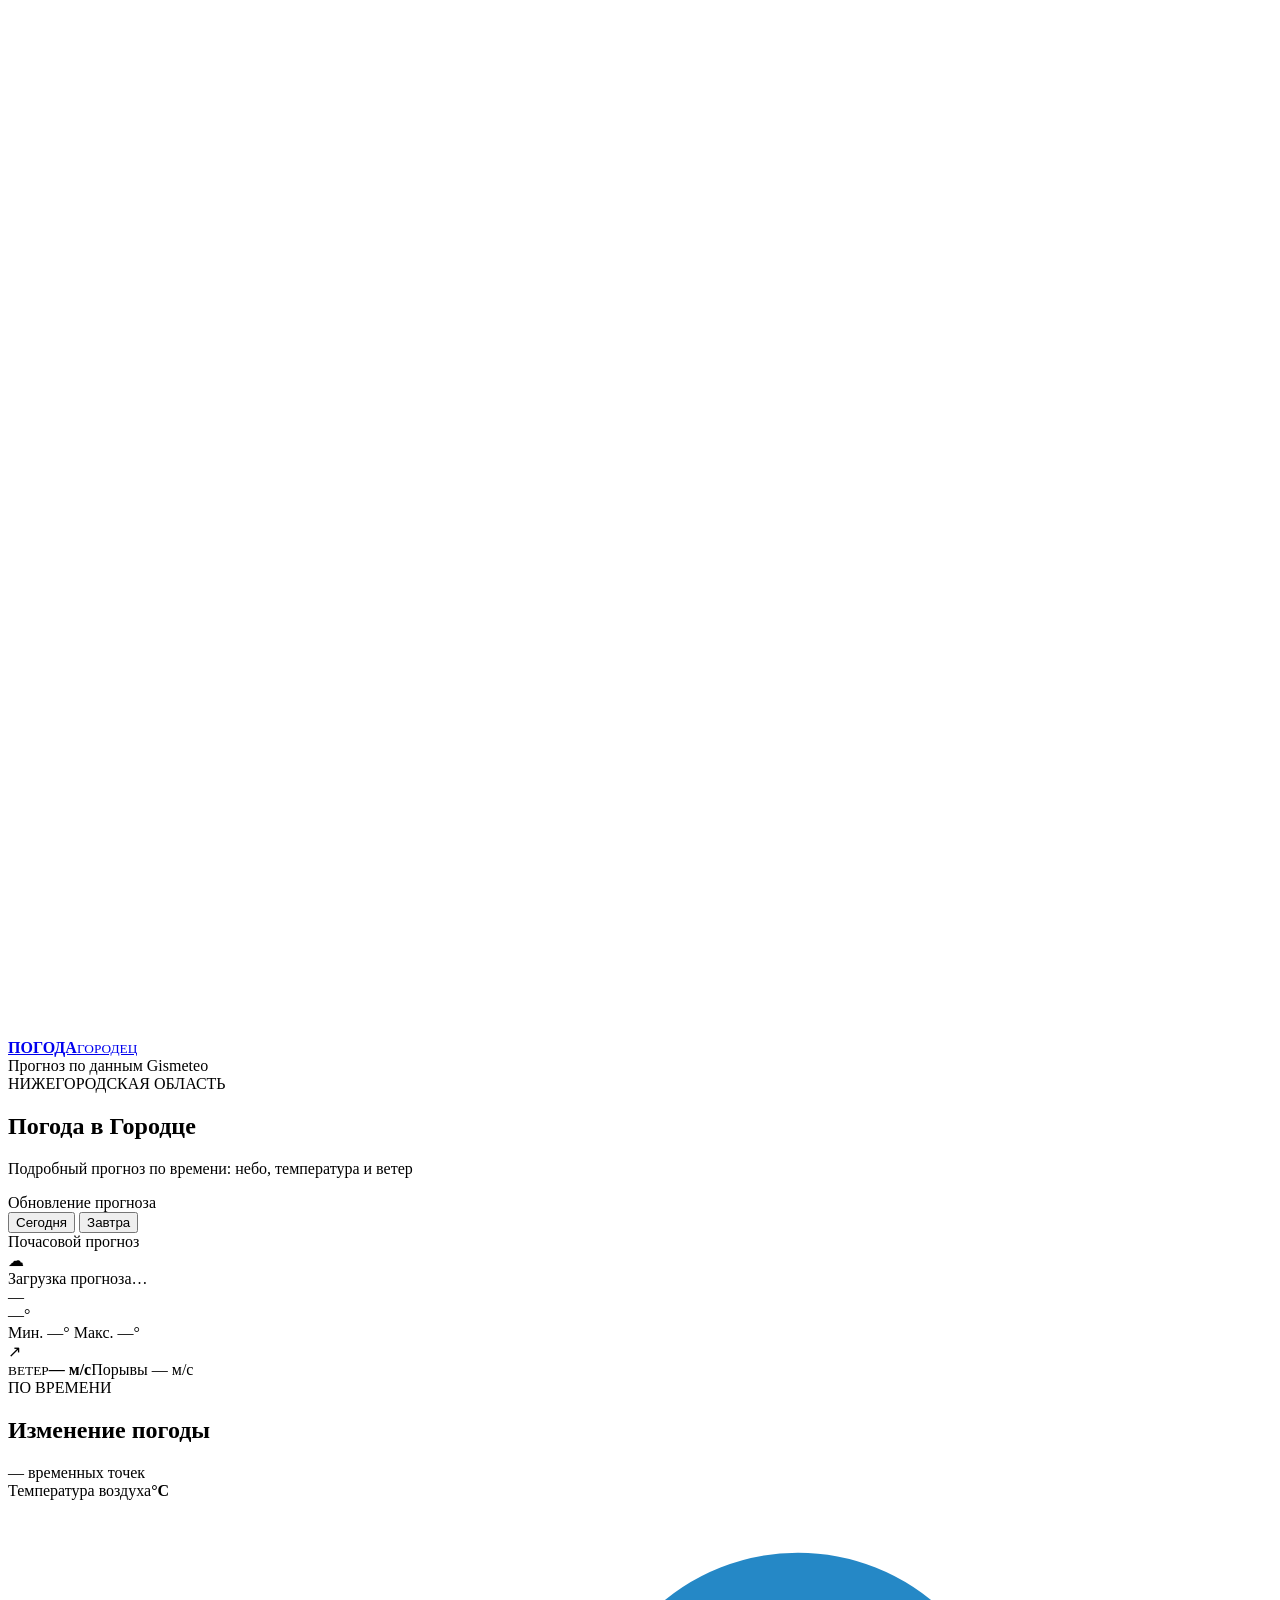
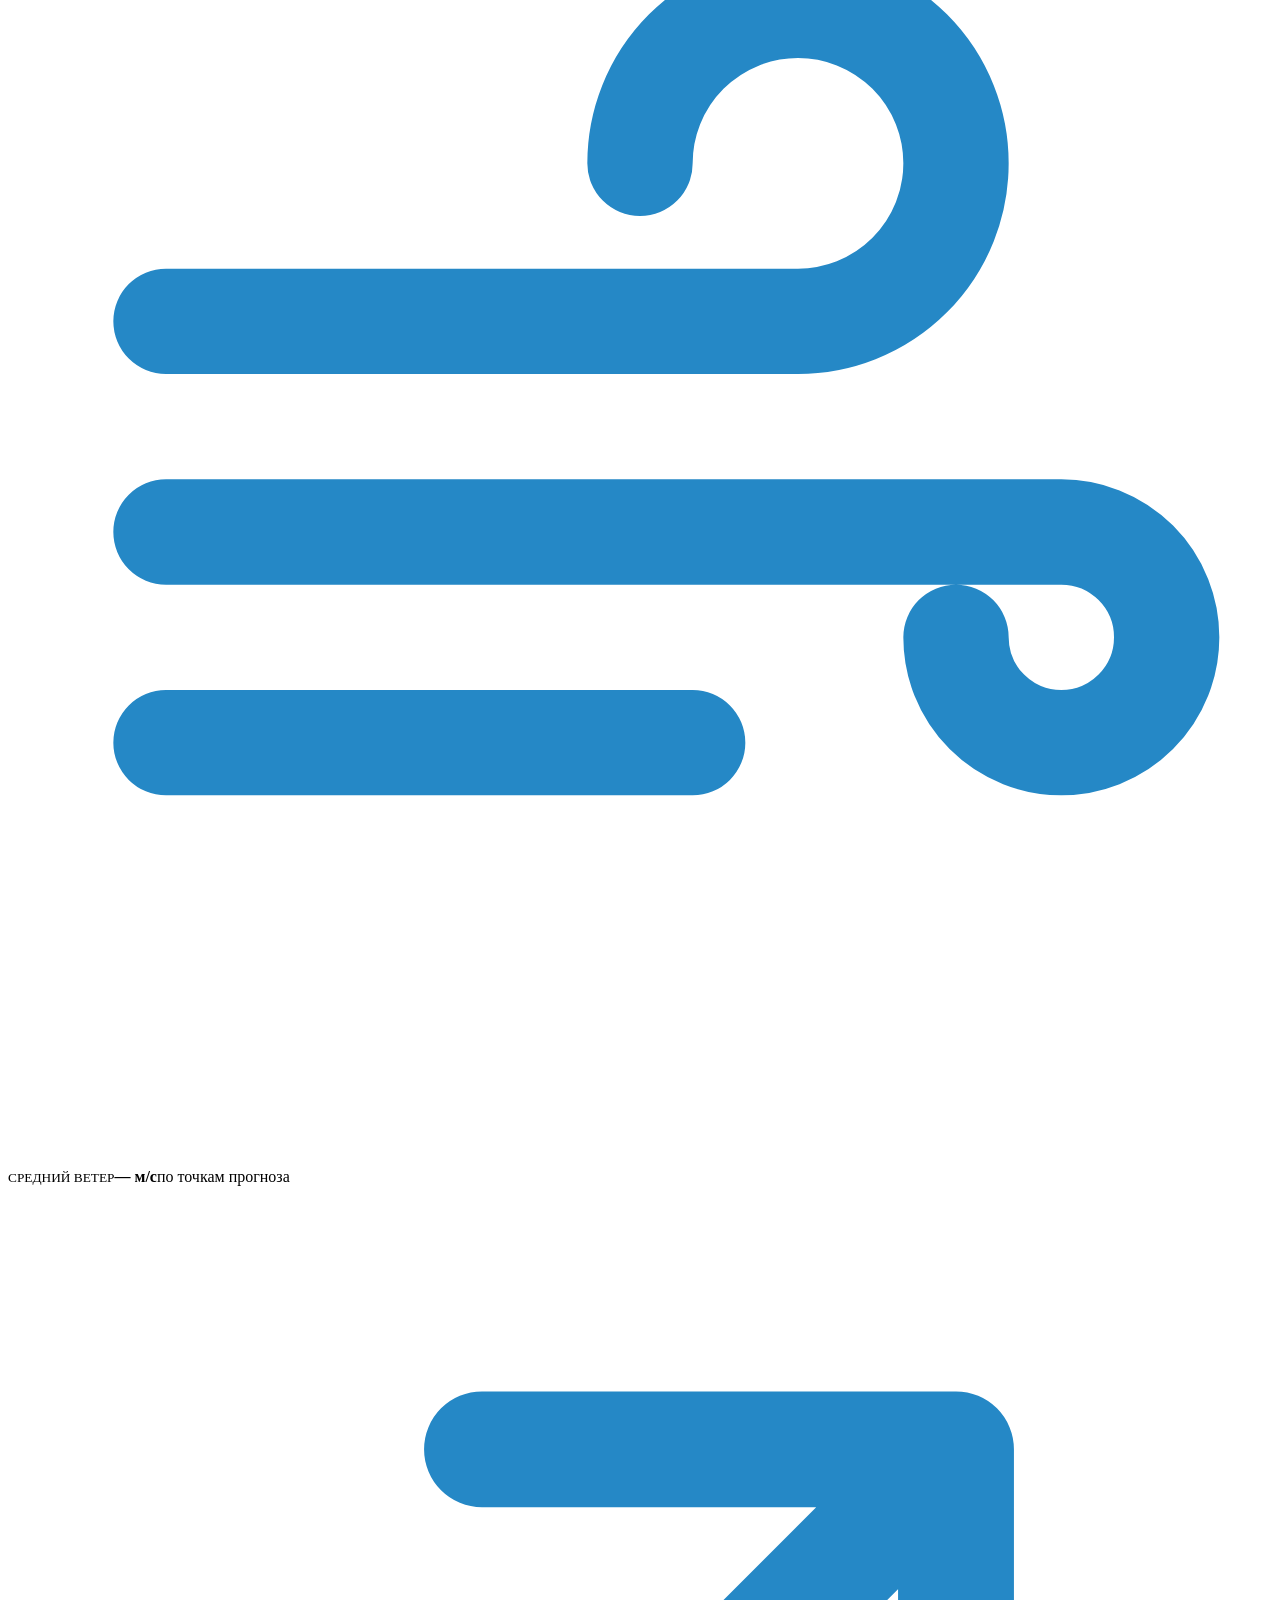
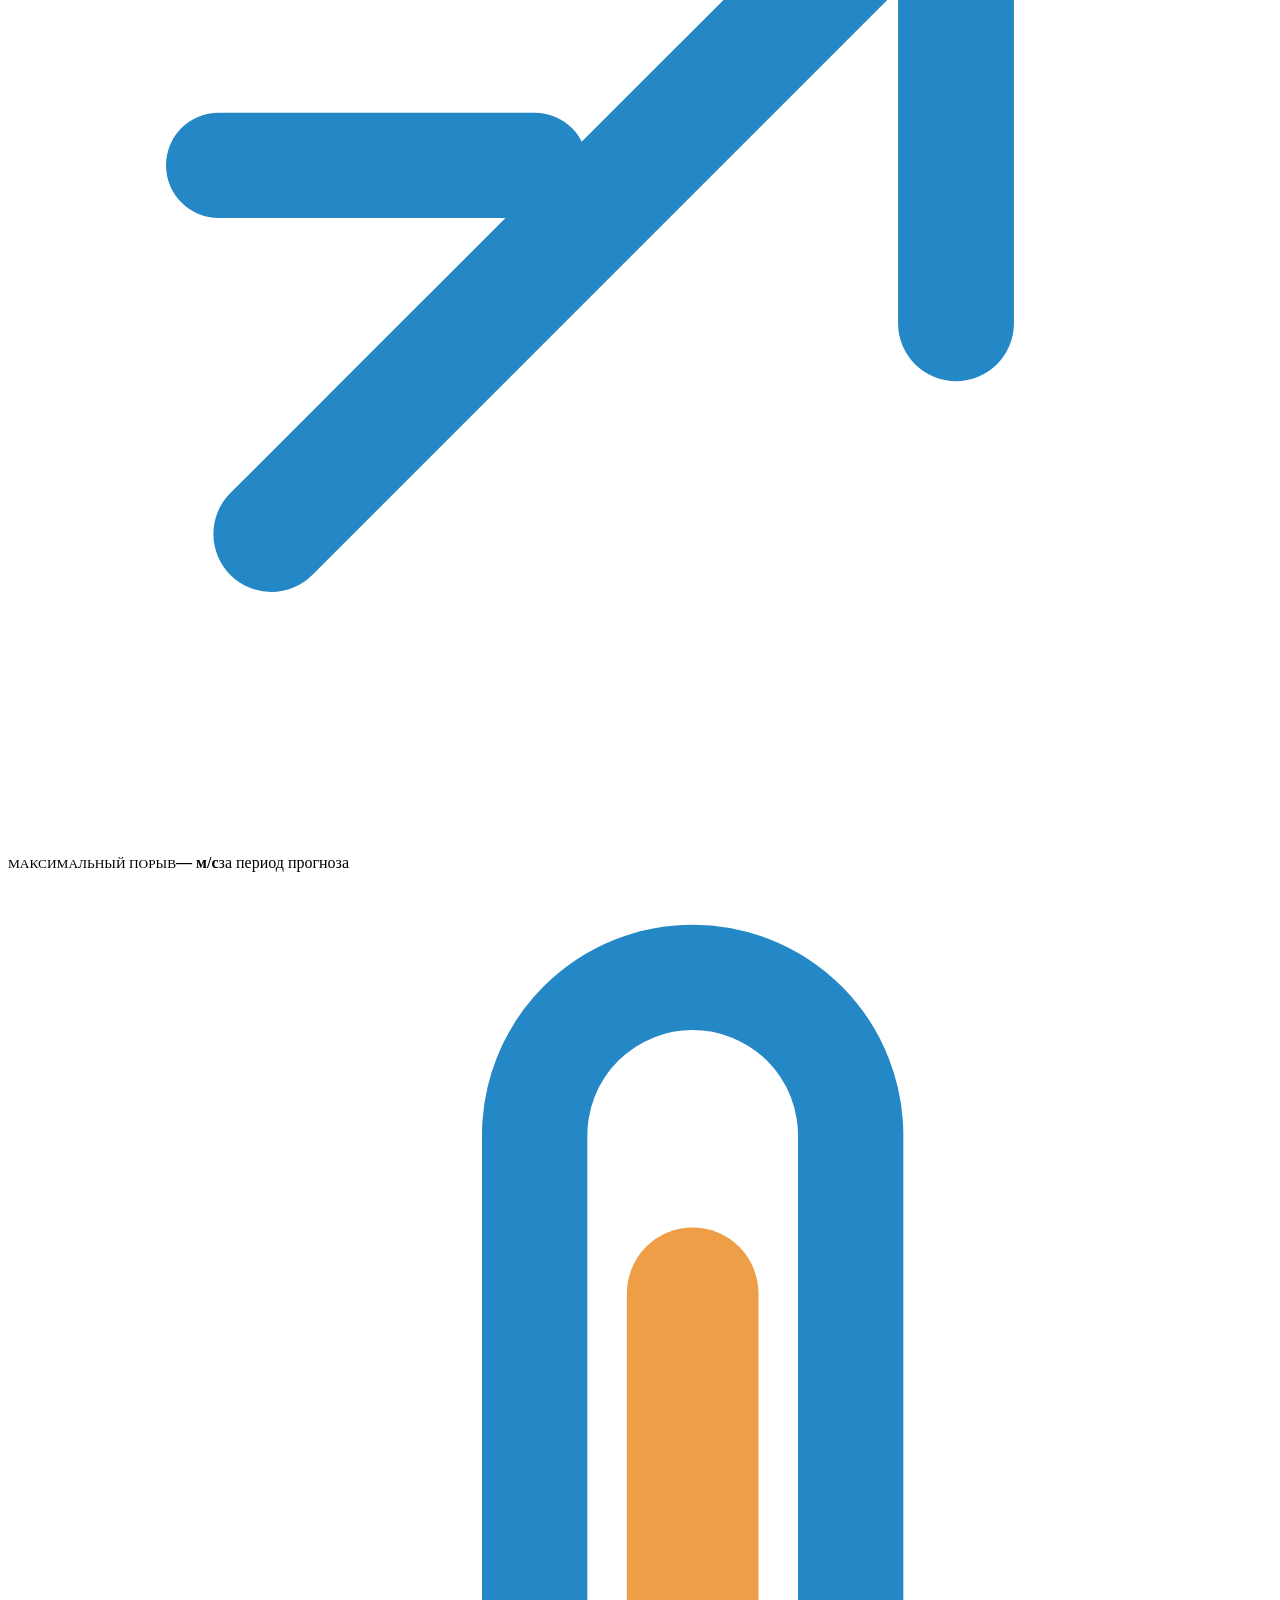
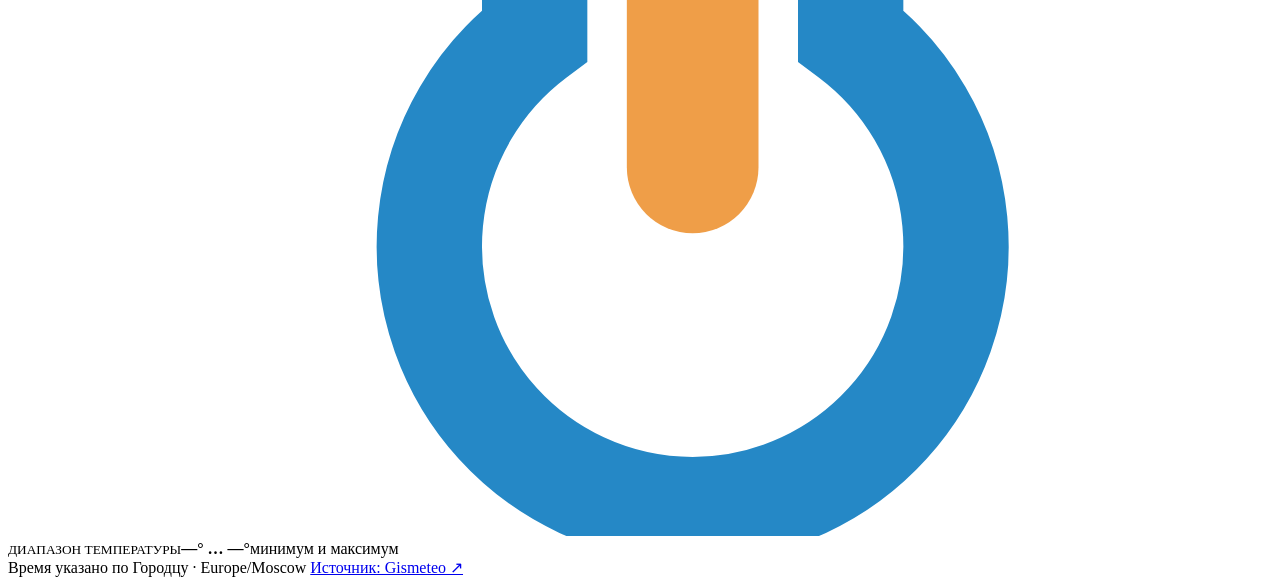
==== web/index.html @ 22bd1319 "Add HTML weather dashboard" ====
<!doctype html>
<html lang="ru">
<head>
  <meta charset="utf-8">
  <meta name="viewport" content="width=device-width, initial-scale=1">
  <meta name="theme-color" content="#1477c9">
  <title>Погода в Городце — почасовой прогноз</title>
  <link rel="stylesheet" href="styles.css">
  <script src="app.js" defer></script>
</head>
<body>
  <main class="page-shell">
    <header class="topbar">
      <a class="brand" href="#top" aria-label="Погода в Городце">
        <span class="brand-mark" aria-hidden="true"><svg viewBox="0 0 64 52"><path d="M15 42h35a11 11 0 0 0 1-22 17 17 0 0 0-32-3 13 13 0 0 0-4 25Z" fill="#fff"/></svg></span>
        <span class="brand-copy"><strong>ПОГОДА</strong><small>ГОРОДЕЦ</small></span>
      </a>
      <div class="topbar-meta">
        <span class="live-dot"></span>
        <span>Прогноз по данным Gismeteo</span>
      </div>
    </header>

    <section class="intro" id="top">
      <div>
        <div class="eyebrow">НИЖЕГОРОДСКАЯ ОБЛАСТЬ</div>
        <h1>Погода в Городце</h1>
        <p class="intro-note">Подробный прогноз по времени: небо, температура и ветер</p>
      </div>
      <div class="updated" id="updatedAt">Обновление прогноза</div>
    </section>

    <section class="forecast-card" aria-label="Погодный прогноз">
      <div class="card-head">
        <div class="period-tabs" role="tablist" aria-label="Выбор дня">
          <button class="period-tab active" id="tab-today" role="tab" aria-selected="true" aria-controls="forecastPanel" data-period="today">Сегодня</button>
          <button class="period-tab" id="tab-tomorrow" role="tab" aria-selected="false" aria-controls="forecastPanel" data-period="tomorrow">Завтра</button>
        </div>
        <div class="card-source"><span class="source-dot"></span> Почасовой прогноз</div>
      </div>

      <div id="forecastPanel" role="tabpanel" aria-labelledby="tab-today">
        <div class="summary-row">
          <div class="summary-weather">
            <div class="summary-icon" id="summaryIcon" aria-hidden="true">☁</div>
            <div>
              <div class="summary-condition" id="summaryCondition">Загрузка прогноза…</div>
              <div class="summary-period" id="summaryDate">—</div>
            </div>
          </div>
          <div class="summary-temperature">
            <span class="summary-temp" id="summaryTemp">—°</span>
            <div class="summary-range" id="summaryRange">Мин. —° <i></i> Макс. —°</div>
          </div>
          <div class="summary-wind">
            <span class="wind-glyph" aria-hidden="true">↗</span>
            <div><small>ВЕТЕР</small><strong id="summaryWind">— м/с</strong><span id="summaryGust">Порывы — м/с</span></div>
          </div>
        </div>

        <div class="section-heading">
          <div><span class="section-kicker">ПО ВРЕМЕНИ</span><h2>Изменение погоды</h2></div>
          <span class="point-count" id="pointCount">— временных точек</span>
        </div>

        <div class="hourly-wrap">
          <div class="hourly-grid" id="hourlyGrid"></div>
        </div>

        <div class="chart-block">
          <div class="chart-title"><span>Температура воздуха</span><strong>°C</strong></div>
          <div class="chart-area" id="temperatureChart" aria-label="График температуры"></div>
        </div>

        <div class="details-grid">
          <article class="detail-card">
            <span class="detail-icon"><svg viewBox="0 0 24 24"><path d="M3 8h12a3 3 0 1 0-3-3M3 12h17a2 2 0 1 1-2 2M3 16h10" fill="none" stroke="#2588c6" stroke-width="2" stroke-linecap="round"/></svg></span>
            <div><small>СРЕДНИЙ ВЕТЕР</small><strong id="averageWind">— м/с</strong><span>по точкам прогноза</span></div>
          </article>
          <article class="detail-card">
            <span class="detail-icon gust-icon"><svg viewBox="0 0 24 24"><path d="M5 18 18 5M9 5h9v9" fill="none" stroke="#2588c6" stroke-width="2.2" stroke-linecap="round" stroke-linejoin="round"/><path d="M4 11h6" fill="none" stroke="#2588c6" stroke-width="2" stroke-linecap="round"/></svg></span>
            <div><small>МАКСИМАЛЬНЫЙ ПОРЫВ</small><strong id="maxGust">— м/с</strong><span>за период прогноза</span></div>
          </article>
          <article class="detail-card">
            <span class="detail-icon"><svg viewBox="0 0 24 24"><path d="M10 14.5V5a3 3 0 0 1 6 0v9.5a5 5 0 1 1-6 0Z" fill="none" stroke="#2588c6" stroke-width="2"/><path d="M13 8v9" stroke="#ef9e48" stroke-width="2.5" stroke-linecap="round"/></svg></span>
            <div><small>ДИАПАЗОН ТЕМПЕРАТУРЫ</small><strong id="temperatureRange">—° … —°</strong><span>минимум и максимум</span></div>
          </article>
        </div>
      </div>

      <div class="empty-state" id="emptyState" hidden>
        <div class="empty-icon">☁</div>
        <h2>Пока нет данных прогноза</h2>
        <p>Сначала запустите парсер Python. Он загрузит прогноз на сегодня и завтра и сохранит его в <code>data/weather.json</code>.</p>
      </div>
    </section>

    <footer class="footer">
      <span>Время указано по Городцу · Europe/Moscow</span>
      <a href="https://www.gismeteo.ru/weather-gorodets-4334/" target="_blank" rel="noopener">Источник: Gismeteo ↗</a>
    </footer>
    <div class="demo-ribbon" id="demoRibbon" hidden>ДЕМО-ПРЕДПРОСМОТР · ДАННЫЕ ПРИМЕРНЫЕ</div>
  </main>
</body>
</html>
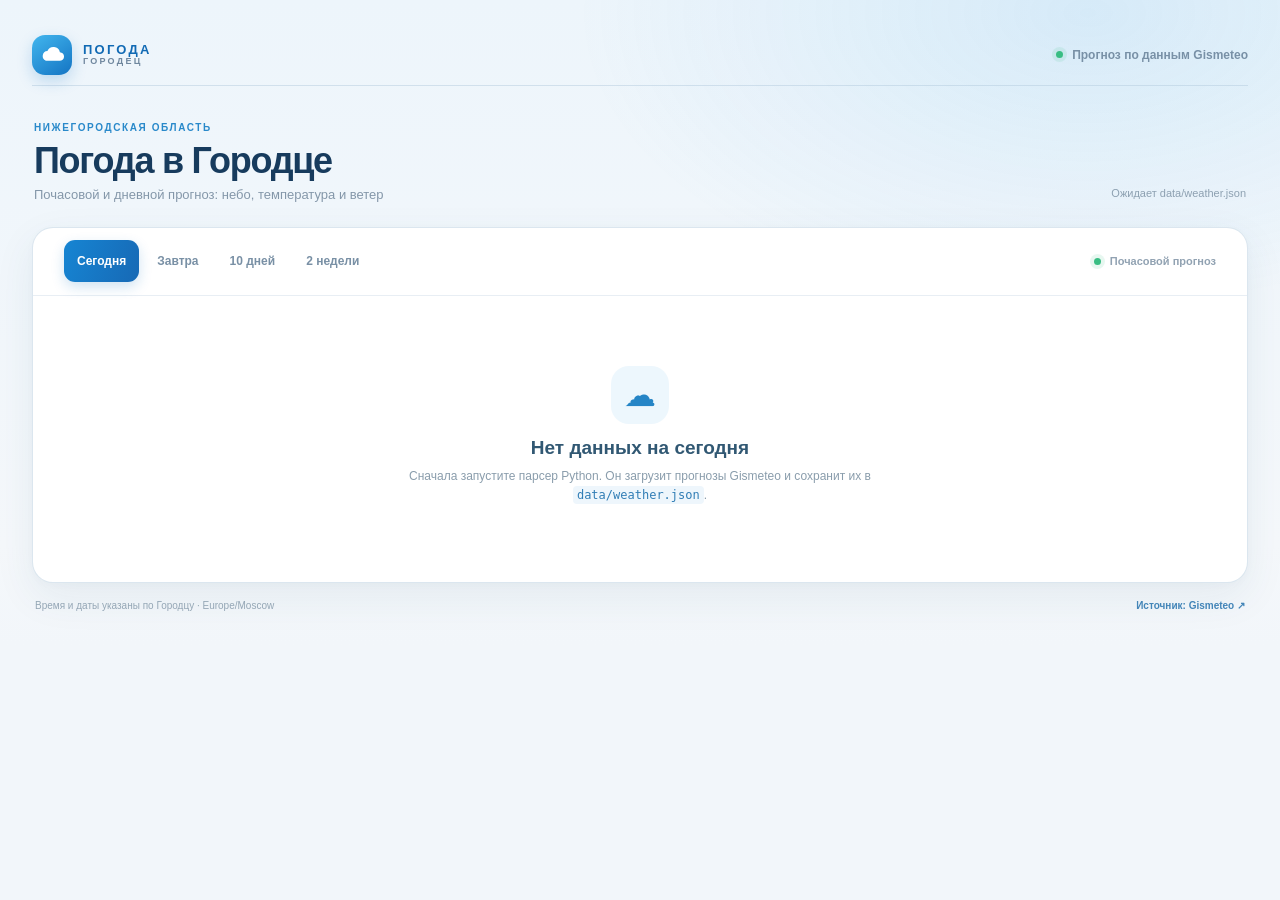
==== commit e4fe44c2: "Add 10-day and two-week daily weather forecasts" ====
--- a/web/index.html
+++ b/web/index.html
@@ -4,7 +4,7 @@
   <meta charset="utf-8">
   <meta name="viewport" content="width=device-width, initial-scale=1">
   <meta name="theme-color" content="#1477c9">
-  <title>Погода в Городце — почасовой прогноз</title>
+  <title>Погода в Городце — прогноз</title>
   <link rel="stylesheet" href="styles.css">
   <script src="app.js" defer></script>
 </head>
@@ -15,28 +15,27 @@
         <span class="brand-mark" aria-hidden="true"><svg viewBox="0 0 64 52"><path d="M15 42h35a11 11 0 0 0 1-22 17 17 0 0 0-32-3 13 13 0 0 0-4 25Z" fill="#fff"/></svg></span>
         <span class="brand-copy"><strong>ПОГОДА</strong><small>ГОРОДЕЦ</small></span>
       </a>
-      <div class="topbar-meta">
-        <span class="live-dot"></span>
-        <span>Прогноз по данным Gismeteo</span>
-      </div>
+      <div class="topbar-meta"><span class="live-dot"></span><span>Прогноз по данным Gismeteo</span></div>
     </header>
 
     <section class="intro" id="top">
       <div>
         <div class="eyebrow">НИЖЕГОРОДСКАЯ ОБЛАСТЬ</div>
         <h1>Погода в Городце</h1>
-        <p class="intro-note">Подробный прогноз по времени: небо, температура и ветер</p>
+        <p class="intro-note">Почасовой и дневной прогноз: небо, температура и ветер</p>
       </div>
       <div class="updated" id="updatedAt">Обновление прогноза</div>
     </section>
 
     <section class="forecast-card" aria-label="Погодный прогноз">
       <div class="card-head">
-        <div class="period-tabs" role="tablist" aria-label="Выбор дня">
+        <div class="period-tabs" role="tablist" aria-label="Период прогноза">
           <button class="period-tab active" id="tab-today" role="tab" aria-selected="true" aria-controls="forecastPanel" data-period="today">Сегодня</button>
           <button class="period-tab" id="tab-tomorrow" role="tab" aria-selected="false" aria-controls="forecastPanel" data-period="tomorrow">Завтра</button>
+          <button class="period-tab" id="tab-10-days" role="tab" aria-selected="false" aria-controls="forecastPanel" data-period="10_days">10 дней</button>
+          <button class="period-tab" id="tab-2-weeks" role="tab" aria-selected="false" aria-controls="forecastPanel" data-period="2_weeks">2 недели</button>
         </div>
-        <div class="card-source"><span class="source-dot"></span> Почасовой прогноз</div>
+        <div class="card-source"><span class="source-dot"></span><span id="cardSourceText">Почасовой прогноз</span></div>
       </div>
 
       <div id="forecastPanel" role="tabpanel" aria-labelledby="tab-today">
@@ -59,7 +58,7 @@
         </div>
 
         <div class="section-heading">
-          <div><span class="section-kicker">ПО ВРЕМЕНИ</span><h2>Изменение погоды</h2></div>
+          <div><span class="section-kicker" id="sectionKicker">ПО ВРЕМЕНИ</span><h2 id="sectionTitle">Изменение погоды</h2></div>
           <span class="point-count" id="pointCount">— временных точек</span>
         </div>
 
@@ -68,7 +67,7 @@
         </div>
 
         <div class="chart-block">
-          <div class="chart-title"><span>Температура воздуха</span><strong>°C</strong></div>
+          <div class="chart-title"><span id="chartTitle">Температура воздуха</span><strong>°C</strong></div>
           <div class="chart-area" id="temperatureChart" aria-label="График температуры"></div>
         </div>
 
@@ -91,12 +90,12 @@
       <div class="empty-state" id="emptyState" hidden>
         <div class="empty-icon">☁</div>
         <h2>Пока нет данных прогноза</h2>
-        <p>Сначала запустите парсер Python. Он загрузит прогноз на сегодня и завтра и сохранит его в <code>data/weather.json</code>.</p>
+        <p>Сначала запустите парсер Python. Он загрузит прогнозы Gismeteo и сохранит их в <code>data/weather.json</code>.</p>
       </div>
     </section>
 
     <footer class="footer">
-      <span>Время указано по Городцу · Europe/Moscow</span>
+      <span>Время и даты указаны по Городцу · Europe/Moscow</span>
       <a href="https://www.gismeteo.ru/weather-gorodets-4334/" target="_blank" rel="noopener">Источник: Gismeteo ↗</a>
     </footer>
     <div class="demo-ribbon" id="demoRibbon" hidden>ДЕМО-ПРЕДПРОСМОТР · ДАННЫЕ ПРИМЕРНЫЕ</div>
--- a/web/styles.css
+++ b/web/styles.css
@@ -0,0 +1,124 @@
+:root {
+  color-scheme: light;
+  --blue: #1478c8;
+  --ink: #18324c;
+  --muted: #8193a6;
+  --line: #e8eef4;
+  --surface: #ffffff;
+  --canvas: #f2f6fa;
+}
+* { box-sizing: border-box; }
+html { min-width: 320px; background: var(--canvas); }
+body {
+  margin: 0; color: var(--ink);
+  background: radial-gradient(ellipse at 85% 2%, rgba(45,157,232,.12), transparent 32rem), linear-gradient(180deg,#edf5fb 0,#f5f8fb 34rem,#f2f6fa 100%);
+  font-family: Inter,-apple-system,BlinkMacSystemFont,"Segoe UI",Arial,sans-serif;
+  -webkit-font-smoothing: antialiased;
+}
+button { font: inherit; }
+.page-shell { width: min(1320px,calc(100% - 64px)); margin: 0 auto; padding: 24px 0 34px; position: relative; }
+.topbar { height: 62px; display:flex; align-items:center; justify-content:space-between; border-bottom:1px solid rgba(173,197,218,.45); }
+.brand { display:inline-flex; align-items:center; gap:11px; color:inherit; text-decoration:none; }
+.brand-mark { width:40px; height:40px; border-radius:13px; display:grid; place-items:center; background:linear-gradient(145deg,#42b6ee,#1474c3); box-shadow:0 6px 15px rgba(20,120,200,.22); }
+.brand-mark svg { width:25px; height:25px; display:block; }
+.brand-copy { display:flex; flex-direction:column; gap:1px; line-height:1; }
+.brand-copy strong { color:#116ab4; letter-spacing:.17em; font-size:13px; font-weight:850; }
+.brand-copy small { color:#6f879e; letter-spacing:.25em; font-weight:750; font-size:9px; }
+.topbar-meta { display:flex; align-items:center; gap:9px; color:#7890a6; font-size:12px; font-weight:600; }
+.live-dot,.source-dot { width:7px; height:7px; border-radius:50%; background:#39bd83; box-shadow:0 0 0 4px rgba(57,189,131,.12); }
+.intro { display:flex; align-items:end; justify-content:space-between; padding:36px 2px 25px; }
+.eyebrow,.section-kicker { color:#2989ca; letter-spacing:.16em; font-size:10px; font-weight:800; }
+h1 { margin:8px 0 6px; font-size:clamp(27px,3vw,36px); letter-spacing:-.035em; line-height:1.1; color:#173b5d; }
+.intro-note { margin:0; font-size:13px; color:#8497a9; }
+.updated { color:#8da0b1; font-size:11px; padding-bottom:3px; }
+.forecast-card { overflow:hidden; border:1px solid rgba(216,228,238,.9); background:var(--surface); border-radius:21px; box-shadow:0 14px 42px rgba(31,76,112,.075),0 2px 8px rgba(31,76,112,.025); }
+.card-head { height:68px; display:flex; align-items:center; justify-content:space-between; padding:0 31px; border-bottom:1px solid var(--line); }
+.period-tabs { display:flex; gap:5px; height:100%; align-items:center; flex-wrap:nowrap; }
+.period-tab { position:relative; height:42px; border:0; border-radius:11px; padding:0 13px; color:#7990a5; background:transparent; font-size:12px; font-weight:700; cursor:pointer; transition:.18s ease; }
+.period-tab:hover { background:#f2f8fd; color:var(--blue); }
+.period-tab.active { color:white; background:linear-gradient(110deg,#1685d3,#1769b5); box-shadow:0 5px 13px rgba(21,116,192,.2); }
+.card-source { display:flex; align-items:center; gap:9px; font-size:11px; color:#91a2b2; font-weight:650; }
+.summary-row { display:grid; grid-template-columns:minmax(0,1.4fr) minmax(180px,.8fr) minmax(180px,.8fr); align-items:center; gap:20px; padding:27px 32px 25px; background:linear-gradient(110deg,#f7fbfe 0%,#fff 65%); border-bottom:1px solid var(--line); }
+.summary-weather { display:flex; align-items:center; gap:18px; min-width:0; }
+.summary-icon { width:72px; height:72px; display:grid; place-items:center; border-radius:21px; background:linear-gradient(145deg,#e4f4ff,#f1f8fd); }
+.weather-svg { display:block; width:54px; height:49px; }
+.hour-icon .weather-svg { width:31px; height:29px; }
+.summary-condition { font-size:17px; line-height:1.25; font-weight:760; color:#244864; }
+.summary-period { margin-top:7px; font-size:11px; color:#93a3b2; }
+.summary-temperature { display:flex; flex-direction:column; align-items:flex-start; border-left:1px solid #e7eef4; padding-left:27px; }
+.summary-temp { color:#176fb9; font-size:47px; font-weight:300; letter-spacing:-.06em; line-height:1; }
+.summary-range { display:flex; flex-wrap:nowrap; white-space:nowrap; align-items:center; gap:9px; color:#91a1ae; font-size:10px; margin-top:8px; }
+.summary-range i { flex:0 0 28px; height:4px; width:28px; border-radius:8px; background:linear-gradient(90deg,#46b7df,#f5bd64); }
+.summary-wind { display:flex; align-items:center; gap:12px; border-left:1px solid #e7eef4; padding-left:27px; }
+.wind-glyph { display:grid; place-items:center; height:40px; width:40px; border-radius:13px; background:#edf7fd; color:#2588c6; font-size:26px; }
+.summary-wind div { display:flex; flex-direction:column; gap:4px; }
+.summary-wind small,.detail-card small { color:#9aabba; font-size:9px; font-weight:800; letter-spacing:.13em; }
+.summary-wind strong { color:#355b77; font-size:16px; }
+.summary-wind span:last-child { color:#97a7b5; font-size:10px; }
+.section-heading { display:flex; justify-content:space-between; align-items:end; padding:25px 32px 16px; }
+.section-heading > div { flex:1 1 auto; }
+.section-heading h2 { white-space:nowrap; margin:4px 0 0; font-size:17px; letter-spacing:-.02em; color:#294c68; }
+.point-count { color:#9aabba; font-size:10px; padding-bottom:2px; }
+.hourly-wrap { padding:0 23px; overflow-x:auto; scrollbar-width:thin; scrollbar-color:#d2e2ef transparent; }
+.hourly-grid { min-width:860px; display:grid; grid-auto-columns:minmax(94px,1fr); grid-auto-flow:column; border:1px solid #e8f0f6; border-radius:14px; overflow:hidden; }
+.hour-cell { min-width:0; text-align:center; padding:15px 7px 13px; border-right:1px solid #edf2f6; background:#fff; }
+.hour-cell:last-child { border-right:0; }
+.daily-grid { min-width:0; grid-template-columns:repeat(5,minmax(0,1fr)); grid-auto-flow:row; grid-auto-columns:auto; }
+.day-cell { min-height:164px; border-bottom:1px solid #edf2f6; }
+.day-cell .hour-time { min-height:26px; display:flex; align-items:center; justify-content:center; text-transform:capitalize; }
+.day-cell .hour-temp { font-size:15px; white-space:nowrap; }
+.day-cell .hour-sky { min-height:34px; }
+.day-cell .hour-wind { line-height:1.45; }
+.hour-cell:nth-child(odd) { background:#fbfdff; }
+.hour-time { font-size:11px; color:#728ba1; font-weight:750; }
+.hour-icon { margin:11px 0 7px; height:32px; display:grid; place-items:center; font-size:25px; }
+.hour-temp { font-size:21px; letter-spacing:-.045em; color:#1c71b3; font-weight:650; }
+.hour-sky { min-height:28px; max-width:96px; margin:5px auto 11px; font-size:9px; line-height:1.35; color:#92a2b0; }
+.hour-divider { height:1px; background:#edf2f6; margin:0 1px 10px; }
+.hour-wind { color:#55738b; font-size:10px; font-weight:700; }
+.hour-gust { margin-top:4px; font-size:9px; color:#9baab6; }
+.chart-block { margin:21px 23px 0; padding:16px 18px 11px; border:1px solid #e8f0f6; border-radius:14px; background:linear-gradient(180deg,#fcfeff,#fff); }
+.chart-title { display:flex; justify-content:space-between; color:#5d7b94; font-size:11px; font-weight:750; }
+.chart-title strong { color:#a1afba; font-size:10px; }
+.chart-area { height:107px; margin-top:4px; }
+.chart-area svg { display:block; width:100%; height:100%; overflow:visible; }
+.details-grid { display:grid; grid-template-columns:repeat(3,1fr); gap:12px; padding:17px 23px 25px; }
+.detail-card { display:flex; align-items:center; gap:13px; min-height:78px; padding:13px 16px; border:1px solid #eaf0f5; border-radius:13px; background:#fbfdff; }
+.detail-icon svg { width:22px; height:22px; display:block; }
+.detail-icon { flex:0 0 37px; width:37px; height:37px; display:grid; place-items:center; background:#edf7fd; border-radius:12px; font-size:19px; color:#2588c6; }
+.detail-card div { display:flex; flex-direction:column; gap:3px; min-width:0; }
+.detail-card strong { font-size:15px; color:#315873; }
+.detail-card span:last-child { color:#9baab7; font-size:9px; }
+.empty-state { padding:70px 28px 76px; text-align:center; }
+.empty-icon { margin:0 auto 13px; width:58px; height:58px; border-radius:18px; display:grid; place-items:center; font-size:32px; color:#2585c6; background:#edf7fd; }
+.empty-state h2 { margin:0 0 8px; font-size:19px; color:#315873; }
+.empty-state p { max-width:470px; margin:0 auto; color:#8a9dac; font-size:12px; line-height:1.65; }
+.empty-state code { color:#307db5; background:#eef6fc; border-radius:4px; padding:2px 4px; }
+.footer { display:flex; justify-content:space-between; padding:17px 3px 0; color:#94a6b5; font-size:10px; }
+.footer a { color:#4385b8; text-decoration:none; font-weight:700; }
+.demo-ribbon { position:fixed; right:22px; bottom:17px; z-index:5; padding:9px 13px; border:1px solid rgba(229,167,76,.4); border-radius:9px; background:rgba(255,249,236,.96); color:#9a6d2d; font-size:9px; letter-spacing:.1em; font-weight:850; box-shadow:0 4px 15px rgba(58,78,96,.08); }
+@media (max-width:800px) {
+  .page-shell { width:min(100% - 28px,650px); padding-top:12px; }
+  .topbar { height:54px; }
+  .topbar-meta { font-size:10px; }
+  .intro { padding:26px 2px 20px; align-items:start; flex-direction:column; gap:10px; }
+  .updated { padding:0; }
+  .card-head { height:auto; min-height:62px; padding:9px 12px; gap:8px; flex-wrap:wrap; }\n  .period-tabs { flex-wrap:wrap; gap:4px; }\n  .period-tab { height:36px; padding:0 10px; font-size:11px; }\n  .card-source { font-size:9px; }
+  .summary-row { grid-template-columns:1fr 1fr; gap:18px 8px; padding:20px 16px; }
+  .summary-weather { grid-column:1 / -1; }
+  .summary-temperature { padding-left:0; border-left:0; }
+  .summary-wind { padding-left:17px; }
+  .section-heading { padding:22px 16px 14px; }
+  .hourly-wrap { padding:0 12px; }\n  .daily-grid { grid-template-columns:repeat(2,minmax(0,1fr)); }
+  .chart-block { margin-left:12px; margin-right:12px; }
+  .details-grid { grid-template-columns:1fr; padding:13px 12px 17px; }
+  .footer { gap:12px; flex-wrap:wrap; }
+}
+@media print {
+  body { background:#fff; }
+  .page-shell { width:100%; padding:0; }
+  .forecast-card { box-shadow:none; }
+  .demo-ribbon { position:absolute; }
+}
+
+.summary-temp.is-range { font-size:30px; letter-spacing:-.035em; white-space:nowrap; }
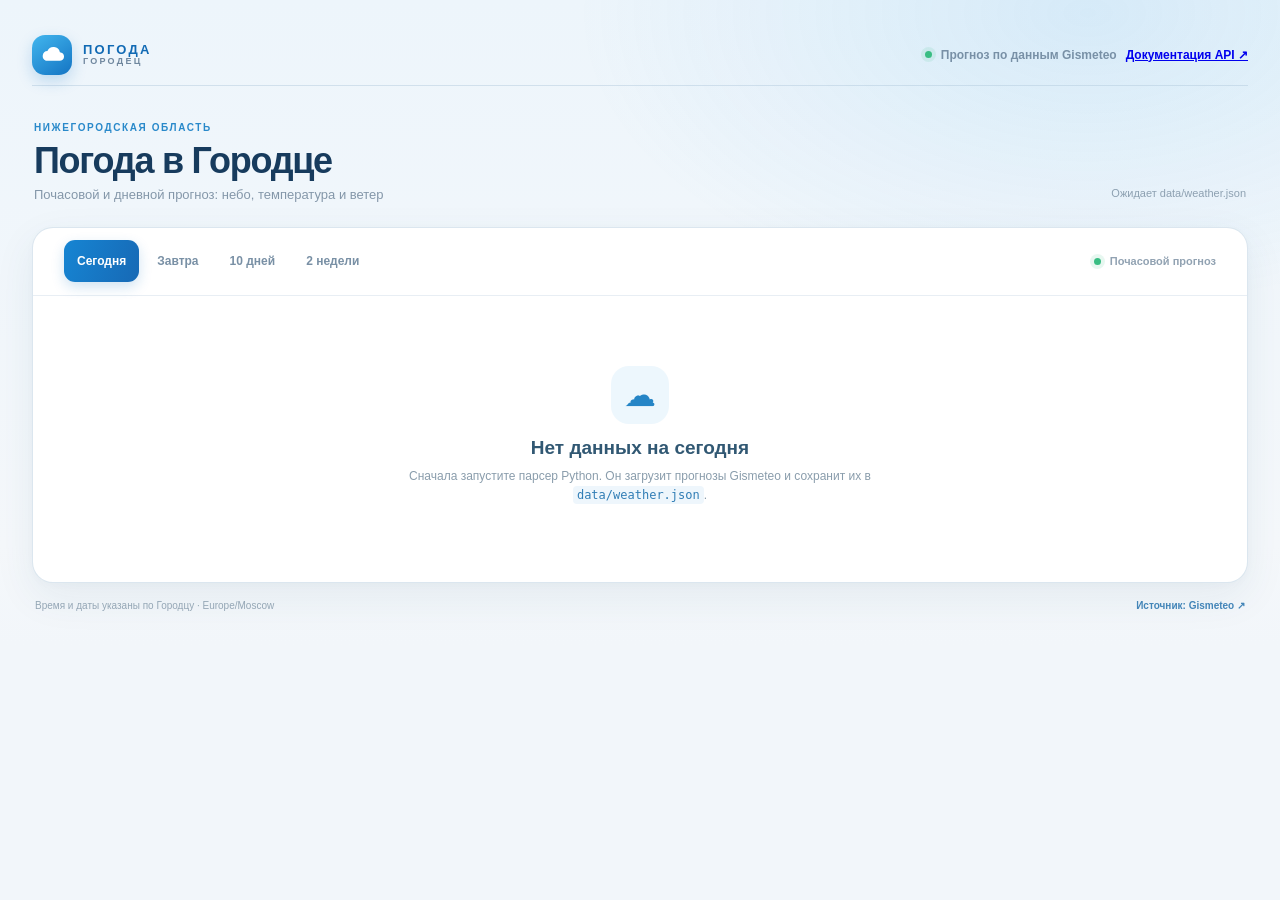
==== commit 96ea8cfe: "Link API docs from weather page" ====
--- a/web/index.html
+++ b/web/index.html
@@ -15,7 +15,7 @@
         <span class="brand-mark" aria-hidden="true"><svg viewBox="0 0 64 52"><path d="M15 42h35a11 11 0 0 0 1-22 17 17 0 0 0-32-3 13 13 0 0 0-4 25Z" fill="#fff"/></svg></span>
         <span class="brand-copy"><strong>ПОГОДА</strong><small>ГОРОДЕЦ</small></span>
       </a>
-      <div class="topbar-meta"><span class="live-dot"></span><span>Прогноз по данным Gismeteo</span></div>
+      <div class="topbar-meta"><span class="live-dot"></span><span>Прогноз по данным Gismeteo</span><a class="api-link" href="/api-docs">Документация API ↗</a></div>
     </header>
 
     <section class="intro" id="top">
--- a/web/styles.css
+++ b/web/styles.css
@@ -103,13 +103,17 @@
   .topbar-meta { font-size:10px; }
   .intro { padding:26px 2px 20px; align-items:start; flex-direction:column; gap:10px; }
   .updated { padding:0; }
-  .card-head { height:auto; min-height:62px; padding:9px 12px; gap:8px; flex-wrap:wrap; }\n  .period-tabs { flex-wrap:wrap; gap:4px; }\n  .period-tab { height:36px; padding:0 10px; font-size:11px; }\n  .card-source { font-size:9px; }
+  .card-head { height:auto; min-height:62px; padding:9px 12px; gap:8px; flex-wrap:wrap; }
+  .period-tabs { flex-wrap:wrap; gap:4px; }
+  .period-tab { height:36px; padding:0 10px; font-size:11px; }
+  .card-source { font-size:9px; }
   .summary-row { grid-template-columns:1fr 1fr; gap:18px 8px; padding:20px 16px; }
   .summary-weather { grid-column:1 / -1; }
   .summary-temperature { padding-left:0; border-left:0; }
   .summary-wind { padding-left:17px; }
   .section-heading { padding:22px 16px 14px; }
-  .hourly-wrap { padding:0 12px; }\n  .daily-grid { grid-template-columns:repeat(2,minmax(0,1fr)); }
+  .hourly-wrap { padding:0 12px; }
+  .daily-grid { grid-template-columns:repeat(2,minmax(0,1fr)); }
   .chart-block { margin-left:12px; margin-right:12px; }
   .details-grid { grid-template-columns:1fr; padding:13px 12px 17px; }
   .footer { gap:12px; flex-wrap:wrap; }
